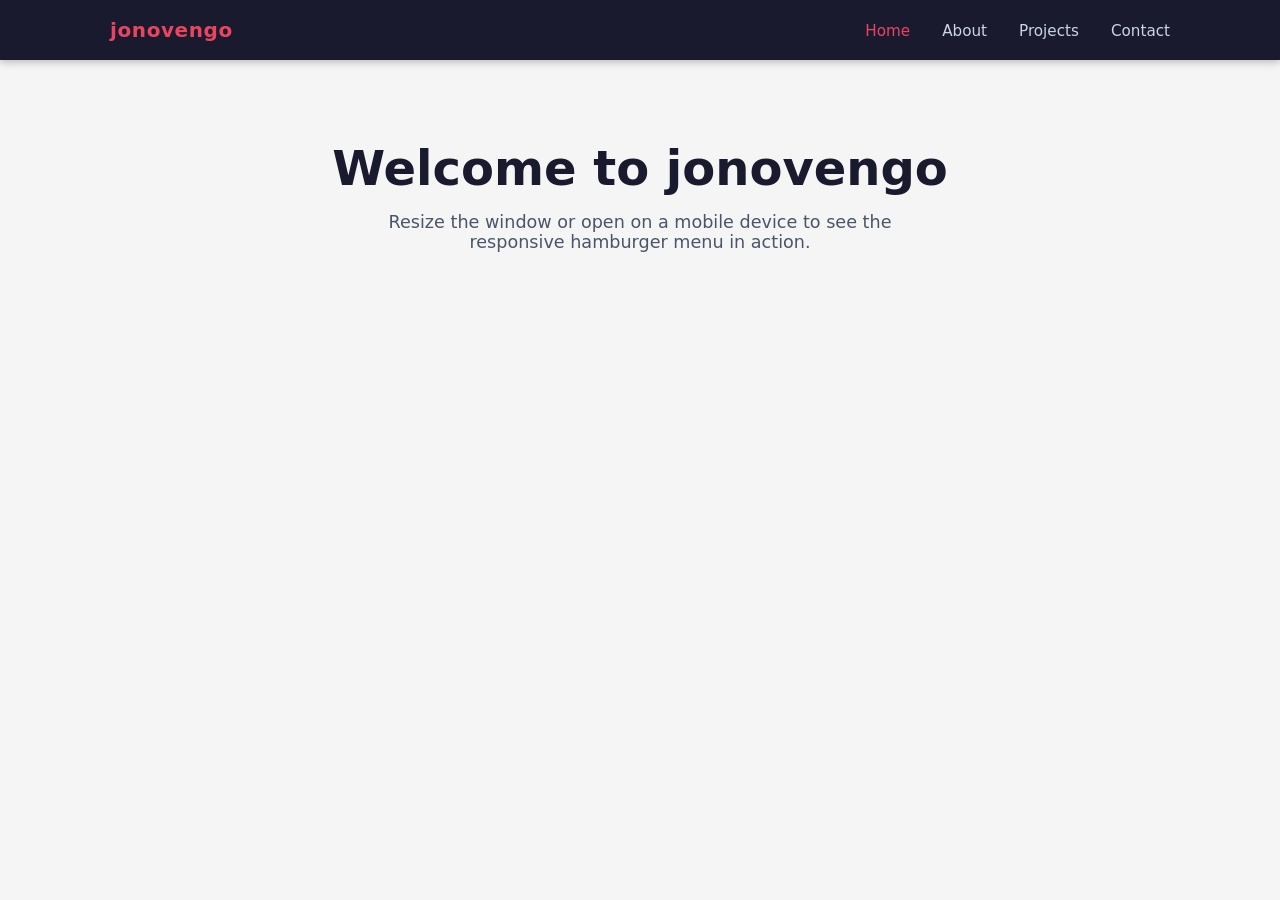
==== index.html @ 5c20974e "Add responsive navigation bar (HTML/CSS/JS) Agent-Logs-Url: https://github.com/katvengo/jonovengo-ne" ====
<!DOCTYPE html>
<html lang="en">
<head>
  <meta charset="UTF-8" />
  <meta name="viewport" content="width=device-width, initial-scale=1.0" />
  <title>jonovengo-new</title>
  <link rel="stylesheet" href="styles.css" />
</head>
<body>

  <!-- ── Navigation bar ── -->
  <nav class="navbar" role="navigation" aria-label="Main navigation">
    <div class="navbar__inner">

      <!-- Brand -->
      <a href="#" class="navbar__brand">jonovengo</a>

      <!-- Hamburger toggle (visible on mobile) -->
      <button
        class="navbar__toggle"
        aria-controls="navbar-links"
        aria-expanded="false"
        aria-label="Toggle navigation menu"
      >
        <span></span>
        <span></span>
        <span></span>
      </button>

      <!-- Nav links -->
      <ul class="navbar__links" id="navbar-links" role="list">
        <li><a href="#" aria-current="page">Home</a></li>
        <li><a href="#about">About</a></li>
        <li><a href="#projects">Projects</a></li>
        <li><a href="#contact">Contact</a></li>
      </ul>

    </div>
  </nav>

  <!-- ── Demo page content ── -->
  <main>
    <section class="hero">
      <h1>Welcome to jonovengo</h1>
      <p>Resize the window or open on a mobile device to see the responsive hamburger menu in action.</p>
    </section>
  </main>

  <script src="script.js"></script>
</body>
</html>
---- styles.css ----
/* ── Reset & base ── */
*, *::before, *::after {
  box-sizing: border-box;
  margin: 0;
  padding: 0;
}

body {
  font-family: system-ui, -apple-system, sans-serif;
  color: #1a1a2e;
  background: #f5f5f5;
}

/* ── Navbar ── */
.navbar {
  position: sticky;
  top: 0;
  z-index: 1000;
  background: #1a1a2e;
  color: #fff;
  box-shadow: 0 2px 8px rgba(0, 0, 0, 0.25);
}

.navbar__inner {
  display: flex;
  align-items: center;
  justify-content: space-between;
  max-width: 1100px;
  margin: 0 auto;
  padding: 0 1.25rem;
  height: 60px;
}

/* Brand / logo */
.navbar__brand {
  font-size: 1.25rem;
  font-weight: 700;
  color: #e94560;
  text-decoration: none;
  letter-spacing: 0.03em;
}

/* Nav links — desktop */
.navbar__links {
  display: flex;
  list-style: none;
  gap: 2rem;
}

.navbar__links a {
  color: #cbd5e1;
  text-decoration: none;
  font-size: 0.95rem;
  font-weight: 500;
  transition: color 0.2s;
}

.navbar__links a:hover,
.navbar__links a[aria-current="page"] {
  color: #e94560;
}

/* Hamburger button — hidden on desktop */
.navbar__toggle {
  display: none;
  flex-direction: column;
  justify-content: space-between;
  width: 26px;
  height: 18px;
  background: none;
  border: none;
  cursor: pointer;
  padding: 0;
  /* Accessible label via aria-label on the element itself */
}

.navbar__toggle span {
  display: block;
  width: 100%;
  height: 2px;
  background: #cbd5e1;
  border-radius: 2px;
  transition: transform 0.3s, opacity 0.3s;
}

/* ── Mobile styles ── */
@media (max-width: 768px) {
  .navbar__toggle {
    display: flex;
  }

  /* Slide-down mobile menu */
  .navbar__links {
    position: absolute;
    top: 60px;
    left: 0;
    right: 0;
    flex-direction: column;
    gap: 0;
    background: #16213e;
    max-height: 0;
    overflow: hidden;
    transition: max-height 0.35s ease;
  }

  .navbar__links.is-open {
    max-height: 400px;
  }

  .navbar__links li a {
    display: block;
    padding: 0.9rem 1.5rem;
    border-bottom: 1px solid rgba(255, 255, 255, 0.06);
  }

  /* Animate hamburger → X */
  .navbar__toggle.is-open span:nth-child(1) {
    transform: translateY(8px) rotate(45deg);
  }

  .navbar__toggle.is-open span:nth-child(2) {
    opacity: 0;
  }

  .navbar__toggle.is-open span:nth-child(3) {
    transform: translateY(-8px) rotate(-45deg);
  }
}

/* ── Demo page content ── */
.hero {
  max-width: 1100px;
  margin: 5rem auto;
  padding: 0 1.25rem;
  text-align: center;
}

.hero h1 {
  font-size: clamp(1.8rem, 5vw, 3rem);
  margin-bottom: 1rem;
  color: #1a1a2e;
}

.hero p {
  font-size: 1.1rem;
  color: #4a5568;
  max-width: 600px;
  margin: 0 auto;
}
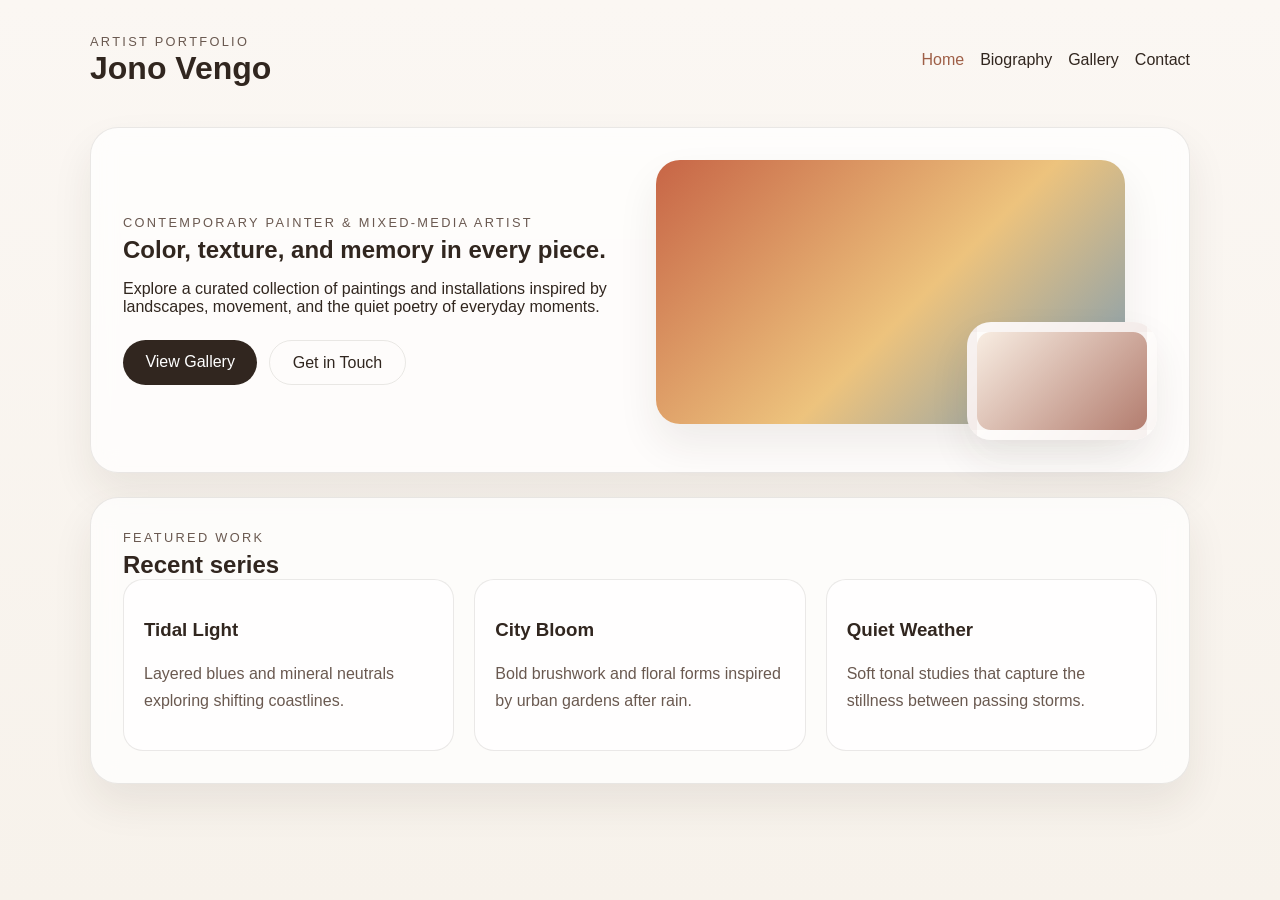
==== commit 092ee5ba: "Add basic artist portfolio website Agent-Logs-Url: https://github.com/katvengo/jonovengo-new/session" ====
--- a/index.html
+++ b/index.html
@@ -1,51 +1,67 @@
 <!DOCTYPE html>
 <html lang="en">
-<head>
-  <meta charset="UTF-8" />
-  <meta name="viewport" content="width=device-width, initial-scale=1.0" />
-  <title>jonovengo-new</title>
-  <link rel="stylesheet" href="styles.css" />
-</head>
-<body>
+  <head>
+    <meta charset="UTF-8" />
+    <meta name="viewport" content="width=device-width, initial-scale=1.0" />
+    <title>Jono Vengo | Artist Portfolio</title>
+    <link rel="stylesheet" href="styles.css" />
+  </head>
+  <body>
+    <header class="site-header">
+      <div class="brand">
+        <span class="eyebrow">Artist Portfolio</span>
+        <h1>Jono Vengo</h1>
+      </div>
+      <nav aria-label="Primary navigation">
+        <ul class="nav-links">
+          <li><a class="active" href="index.html">Home</a></li>
+          <li><a href="biography.html">Biography</a></li>
+          <li><a href="gallery.html">Gallery</a></li>
+          <li><a href="contact.html">Contact</a></li>
+        </ul>
+      </nav>
+    </header>
 
-  <!-- ── Navigation bar ── -->
-  <nav class="navbar" role="navigation" aria-label="Main navigation">
-    <div class="navbar__inner">
+    <main>
+      <section class="hero panel">
+        <div>
+          <p class="eyebrow">Contemporary painter & mixed-media artist</p>
+          <h2>Color, texture, and memory in every piece.</h2>
+          <p>
+            Explore a curated collection of paintings and installations inspired by landscapes,
+            movement, and the quiet poetry of everyday moments.
+          </p>
+          <div class="button-row">
+            <a class="button" href="gallery.html">View Gallery</a>
+            <a class="button button-secondary" href="contact.html">Get in Touch</a>
+          </div>
+        </div>
+        <div class="hero-art" aria-hidden="true">
+          <div class="art-swatch swatch-large"></div>
+          <div class="art-swatch swatch-small"></div>
+        </div>
+      </section>
 
-      <!-- Brand -->
-      <a href="#" class="navbar__brand">jonovengo</a>
-
-      <!-- Hamburger toggle (visible on mobile) -->
-      <button
-        class="navbar__toggle"
-        aria-controls="navbar-links"
-        aria-expanded="false"
-        aria-label="Toggle navigation menu"
-      >
-        <span></span>
-        <span></span>
-        <span></span>
-      </button>
-
-      <!-- Nav links -->
-      <ul class="navbar__links" id="navbar-links" role="list">
-        <li><a href="#" aria-current="page">Home</a></li>
-        <li><a href="#about">About</a></li>
-        <li><a href="#projects">Projects</a></li>
-        <li><a href="#contact">Contact</a></li>
-      </ul>
-
-    </div>
-  </nav>
-
-  <!-- ── Demo page content ── -->
-  <main>
-    <section class="hero">
-      <h1>Welcome to jonovengo</h1>
-      <p>Resize the window or open on a mobile device to see the responsive hamburger menu in action.</p>
-    </section>
-  </main>
-
-  <script src="script.js"></script>
-</body>
+      <section class="panel">
+        <div class="section-heading">
+          <p class="eyebrow">Featured work</p>
+          <h2>Recent series</h2>
+        </div>
+        <div class="card-grid">
+          <article class="card">
+            <h3>Tidal Light</h3>
+            <p>Layered blues and mineral neutrals exploring shifting coastlines.</p>
+          </article>
+          <article class="card">
+            <h3>City Bloom</h3>
+            <p>Bold brushwork and floral forms inspired by urban gardens after rain.</p>
+          </article>
+          <article class="card">
+            <h3>Quiet Weather</h3>
+            <p>Soft tonal studies that capture the stillness between passing storms.</p>
+          </article>
+        </div>
+      </section>
+    </main>
+  </body>
 </html>
--- a/styles.css
+++ b/styles.css
@@ -1,149 +1,253 @@
-/* ── Reset & base ── */
-*, *::before, *::after {
+:root {
+  color-scheme: light;
+  --background: #f7f2eb;
+  --surface: rgba(255, 255, 255, 0.72);
+  --text: #31261f;
+  --muted: #6a5950;
+  --accent: #9f5f47;
+  --accent-soft: #e8c6b7;
+  --border: rgba(49, 38, 31, 0.1);
+  --shadow: 0 20px 40px rgba(49, 38, 31, 0.08);
+  font-family: "Trebuchet MS", "Gill Sans", sans-serif;
+}
+
+* {
   box-sizing: border-box;
+}
+
+body {
+  margin: 0;
+  min-height: 100vh;
+  background: linear-gradient(180deg, #fbf7f3 0%, var(--background) 100%);
+  color: var(--text);
+}
+
+a {
+  color: inherit;
+}
+
+.site-header,
+main {
+  width: min(1100px, calc(100% - 2rem));
+  margin: 0 auto;
+}
+
+.site-header {
+  display: flex;
+  justify-content: space-between;
+  align-items: center;
+  gap: 1rem;
+  padding: 2rem 0 1rem;
+}
+
+.eyebrow {
+  margin: 0 0 0.4rem;
+  color: var(--muted);
+  font-size: 0.8rem;
+  letter-spacing: 0.18em;
+  text-transform: uppercase;
+}
+
+.brand h1,
+.section-heading h2,
+.hero h2,
+.prose h2,
+.contact-layout h2 {
+  margin: 0;
+}
+
+.nav-links {
+  display: flex;
+  flex-wrap: wrap;
+  gap: 1rem;
+  list-style: none;
   margin: 0;
   padding: 0;
 }
 
-body {
-  font-family: system-ui, -apple-system, sans-serif;
-  color: #1a1a2e;
-  background: #f5f5f5;
-}
-
-/* ── Navbar ── */
-.navbar {
-  position: sticky;
-  top: 0;
-  z-index: 1000;
-  background: #1a1a2e;
+.nav-links a {
+  text-decoration: none;
+  padding-bottom: 0.2rem;
+}
+
+.nav-links a.active,
+.nav-links a:hover,
+.button:hover {
+  color: var(--accent);
+}
+
+main {
+  padding-bottom: 3rem;
+}
+
+.panel {
+  background: var(--surface);
+  border: 1px solid var(--border);
+  border-radius: 28px;
+  box-shadow: var(--shadow);
+  backdrop-filter: blur(12px);
+  margin-top: 1.5rem;
+  padding: 2rem;
+}
+
+.hero {
+  display: grid;
+  grid-template-columns: repeat(2, minmax(0, 1fr));
+  gap: 2rem;
+  align-items: center;
+}
+
+.hero p {
+  max-width: 38rem;
+}
+
+.button-row {
+  display: flex;
+  flex-wrap: wrap;
+  gap: 0.75rem;
+  margin-top: 1.5rem;
+}
+
+.button {
+  display: inline-block;
+  border-radius: 999px;
+  background: var(--text);
   color: #fff;
-  box-shadow: 0 2px 8px rgba(0, 0, 0, 0.25);
-}
-
-.navbar__inner {
-  display: flex;
-  align-items: center;
-  justify-content: space-between;
-  max-width: 1100px;
-  margin: 0 auto;
-  padding: 0 1.25rem;
-  height: 60px;
-}
-
-/* Brand / logo */
-.navbar__brand {
-  font-size: 1.25rem;
+  padding: 0.8rem 1.4rem;
+  text-decoration: none;
+}
+
+.button-secondary {
+  background: transparent;
+  border: 1px solid var(--border);
+  color: var(--text);
+}
+
+.hero-art {
+  position: relative;
+  min-height: 280px;
+}
+
+.art-swatch {
+  position: absolute;
+  border-radius: 24px;
+  box-shadow: var(--shadow);
+}
+
+.swatch-large {
+  inset: 0 2rem 1rem 0;
+  background: linear-gradient(135deg, #c76546, #edc37d 55%, #7398b7);
+}
+
+.swatch-small {
+  right: 0;
+  bottom: 0;
+  width: 38%;
+  height: 42%;
+  background: linear-gradient(135deg, #f8ede2, #b37d6f);
+  border: 10px solid rgba(255, 255, 255, 0.85);
+}
+
+.card-grid,
+.gallery-grid,
+.contact-layout {
+  display: grid;
+  gap: 1.25rem;
+}
+
+.card-grid {
+  grid-template-columns: repeat(auto-fit, minmax(200px, 1fr));
+}
+
+.card,
+.gallery-card,
+.contact-list div {
+  padding: 1.25rem;
+  border-radius: 20px;
+  background: rgba(255, 255, 255, 0.7);
+  border: 1px solid var(--border);
+}
+
+.gallery-grid {
+  grid-template-columns: repeat(auto-fit, minmax(220px, 1fr));
+}
+
+.gallery-image {
+  height: 220px;
+  border-radius: 16px;
+  margin-bottom: 1rem;
+}
+
+.image-one {
+  background: linear-gradient(180deg, #8aa0bc, #e6c0a8);
+}
+
+.image-two {
+  background: linear-gradient(160deg, #ad6c4c, #f0d2a8);
+}
+
+.image-three {
+  background: linear-gradient(160deg, #51647b, #cfd7d7);
+}
+
+.image-four {
+  background: linear-gradient(160deg, #9d8f73, #ece5d8);
+}
+
+.image-five {
+  background: linear-gradient(160deg, #5e5a77, #e1b89e);
+}
+
+.image-six {
+  background: linear-gradient(160deg, #7f9d6f, #f2d0ca);
+}
+
+.prose {
+  max-width: 760px;
+}
+
+.prose p,
+.contact-layout p,
+.card p,
+.gallery-card p {
+  color: var(--muted);
+  line-height: 1.7;
+}
+
+.contact-layout {
+  grid-template-columns: repeat(2, minmax(0, 1fr));
+  align-items: start;
+}
+
+.contact-list {
+  display: grid;
+  gap: 1rem;
+  margin: 0;
+}
+
+.contact-list dt {
   font-weight: 700;
-  color: #e94560;
-  text-decoration: none;
-  letter-spacing: 0.03em;
-}
-
-/* Nav links — desktop */
-.navbar__links {
-  display: flex;
-  list-style: none;
-  gap: 2rem;
-}
-
-.navbar__links a {
-  color: #cbd5e1;
-  text-decoration: none;
-  font-size: 0.95rem;
-  font-weight: 500;
-  transition: color 0.2s;
-}
-
-.navbar__links a:hover,
-.navbar__links a[aria-current="page"] {
-  color: #e94560;
-}
-
-/* Hamburger button — hidden on desktop */
-.navbar__toggle {
-  display: none;
-  flex-direction: column;
-  justify-content: space-between;
-  width: 26px;
-  height: 18px;
-  background: none;
-  border: none;
-  cursor: pointer;
-  padding: 0;
-  /* Accessible label via aria-label on the element itself */
-}
-
-.navbar__toggle span {
-  display: block;
-  width: 100%;
-  height: 2px;
-  background: #cbd5e1;
-  border-radius: 2px;
-  transition: transform 0.3s, opacity 0.3s;
-}
-
-/* ── Mobile styles ── */
-@media (max-width: 768px) {
-  .navbar__toggle {
-    display: flex;
+  margin-bottom: 0.35rem;
+}
+
+.contact-list dd {
+  margin: 0;
+  color: var(--muted);
+}
+
+@media (max-width: 760px) {
+  .site-header,
+  .hero,
+  .contact-layout {
+    grid-template-columns: 1fr;
   }
 
-  /* Slide-down mobile menu */
-  .navbar__links {
-    position: absolute;
-    top: 60px;
-    left: 0;
-    right: 0;
-    flex-direction: column;
-    gap: 0;
-    background: #16213e;
-    max-height: 0;
-    overflow: hidden;
-    transition: max-height 0.35s ease;
+  .site-header {
+    display: grid;
+    padding-top: 1.5rem;
   }
 
-  .navbar__links.is-open {
-    max-height: 400px;
+  .panel {
+    padding: 1.5rem;
   }
-
-  .navbar__links li a {
-    display: block;
-    padding: 0.9rem 1.5rem;
-    border-bottom: 1px solid rgba(255, 255, 255, 0.06);
-  }
-
-  /* Animate hamburger → X */
-  .navbar__toggle.is-open span:nth-child(1) {
-    transform: translateY(8px) rotate(45deg);
-  }
-
-  .navbar__toggle.is-open span:nth-child(2) {
-    opacity: 0;
-  }
-
-  .navbar__toggle.is-open span:nth-child(3) {
-    transform: translateY(-8px) rotate(-45deg);
-  }
-}
-
-/* ── Demo page content ── */
-.hero {
-  max-width: 1100px;
-  margin: 5rem auto;
-  padding: 0 1.25rem;
-  text-align: center;
-}
-
-.hero h1 {
-  font-size: clamp(1.8rem, 5vw, 3rem);
-  margin-bottom: 1rem;
-  color: #1a1a2e;
-}
-
-.hero p {
-  font-size: 1.1rem;
-  color: #4a5568;
-  max-width: 600px;
-  margin: 0 auto;
-}
+}
